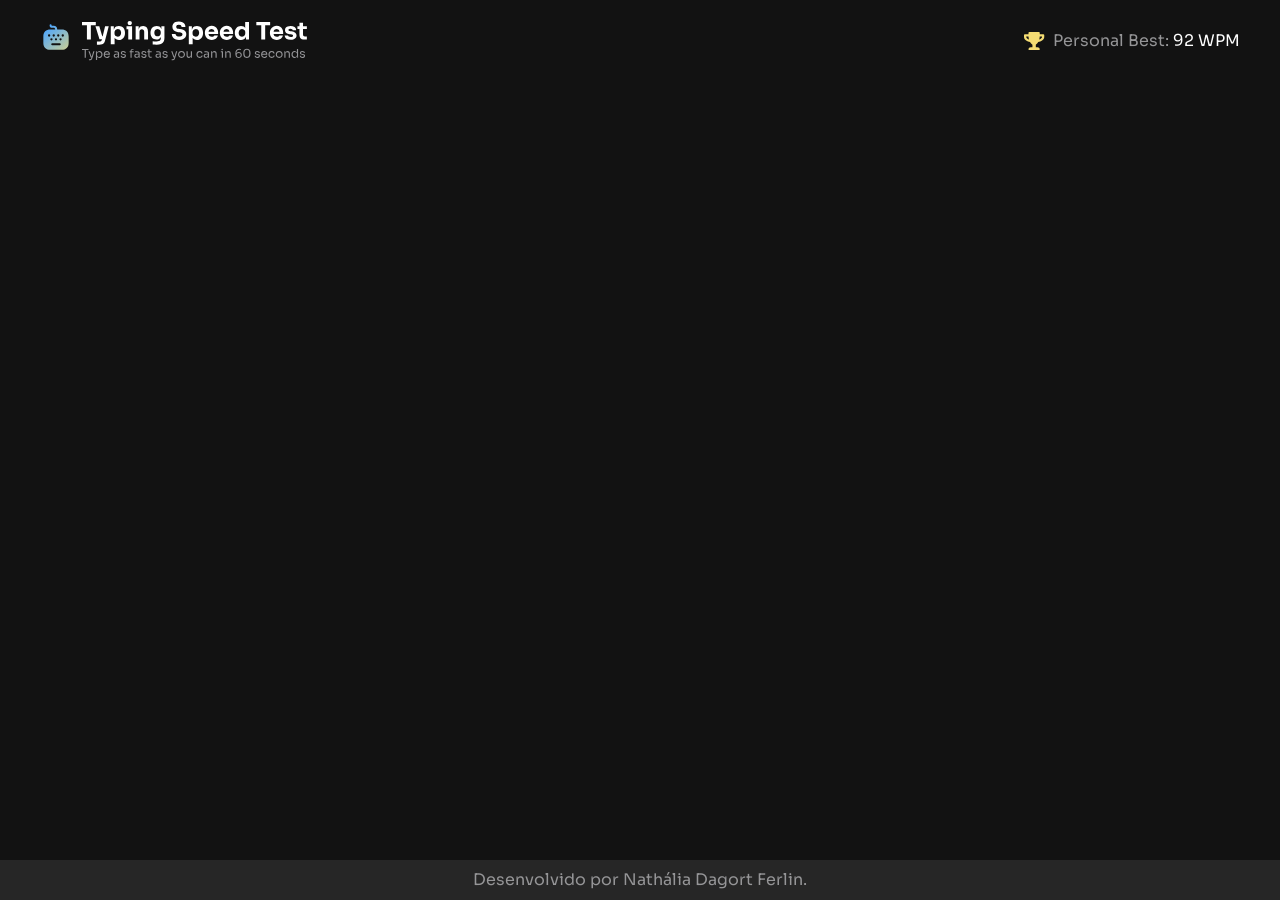
==== src/first-test.html @ 0eac6b24 "Criação da base das páginas de resultados" ====
<!DOCTYPE html>
<html lang="en">

<head>
  <meta charset="UTF-8">
  <meta name="viewport" content="width=device-width, initial-scale=1.0">

  <title>Typing Speed Test</title>
  <link rel="shortcut icon" href="./pictures/favicon-32x32.png" type="image/x-icon">

  <link rel="preload" href="./styles/main.css" as="style">
  <link rel="stylesheet" href="./styles/main.css">

  <script type="module" src="./scripts/main.js" defer></script>
</head>

<body id="first-test">
  <header class="header container">
    <div class="logo">
      <img src="./pictures/logo-large.svg" alt="Typing Speed Test" width="267" height="40">
    </div>
    <div class="best">
      <img src="./pictures/icon-personal-best.svg" width="21" height="18">
      <span class="regular s n1">Personal Best: <span class="regular s n0" id="best">92 WPM</span></span>
    </div>
  </header>
  <main class="container">

  </main>
  <footer class="footer">
    <span class="regular s n1">Desenvolvido por <a href="https://www.linkedin.com/in/nathalia-dagort-ferlin/">Nathália Dagort Ferlin</a>.</span>
  </footer>
</body>

</html>
---- src/styles/main.css ----
/* GLOBAL & UTILITIES */
@import url('./util/colors.css');
@import url('./util/typo.css');
@import url('./global/global.css');
@import url('./util/components.css');
@import url('./global/header.css');
@import url('./global/footer.css');

/* HOME */
@import url('./home/top.css');
@import url('./home/home.css');
---- src/styles/main.css ----
/* GLOBAL & UTILITIES */
@import url('./util/colors.css');
@import url('./util/typo.css');
@import url('./global/global.css');
@import url('./util/components.css');
@import url('./global/header.css');
@import url('./global/footer.css');

/* HOME */
@import url('./home/top.css');
@import url('./home/home.css');
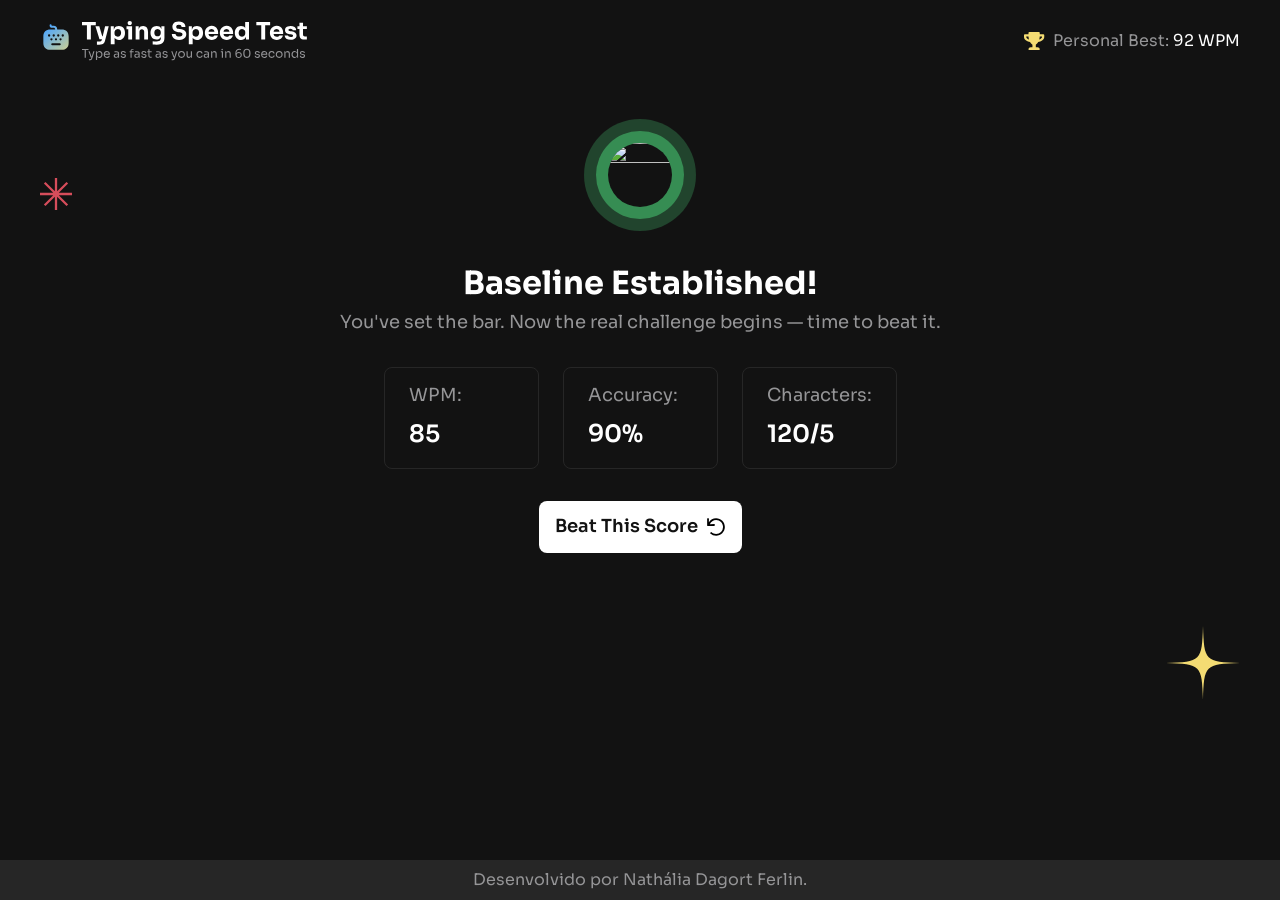
==== commit 59cb5def: "Páginas de resultado estruturadas e estilizadas" ====
--- a/src/first-test.html
+++ b/src/first-test.html
@@ -14,7 +14,7 @@
   <script type="module" src="./scripts/main.js" defer></script>
 </head>
 
-<body id="first-test">
+<body id="new-personal-best">
   <header class="header container">
     <div class="logo">
       <img src="./pictures/logo-large.svg" alt="Typing Speed Test" width="267" height="40">
@@ -24,8 +24,24 @@
       <span class="regular s n1">Personal Best: <span class="regular s n0" id="best">92 WPM</span></span>
     </div>
   </header>
-  <main class="container">
-
+  <main class="container result stars">
+    <div class="result-content">
+      
+      <img src="./pictures/icon-completed.svg" width="64" height="64">
+      <div class="text">
+        <h1 class="bold xl n0">Baseline Established!</h1>
+        <p class="regular m n1">You've set the bar. Now the real challenge begins — time to beat it.</p>
+      </div>
+      <div class="stats">
+        <ul>
+          <li class="regular m n1">WPM: <span class="medium l n0" id="wpm">85</span></li>
+          <li class="regular m n1">Accuracy: <span class="medium l n0" id="acc">90%</span></li>
+          <li class="regular m n1">Characters: <span class="medium l n0"><span class="n0" id="right">120</span>/<span class="n0" id="wrong">5</span></span></li>
+        </ul>
+      </div>
+      <span class="button-2 medium m n4" tabindex="0">Beat This Score<img src="./pictures/icon-restart.svg"></span>
+    </div>
+    <div></div>
   </main>
   <footer class="footer">
     <span class="regular s n1">Desenvolvido por <a href="https://www.linkedin.com/in/nathalia-dagort-ferlin/">Nathália Dagort Ferlin</a>.</span>
